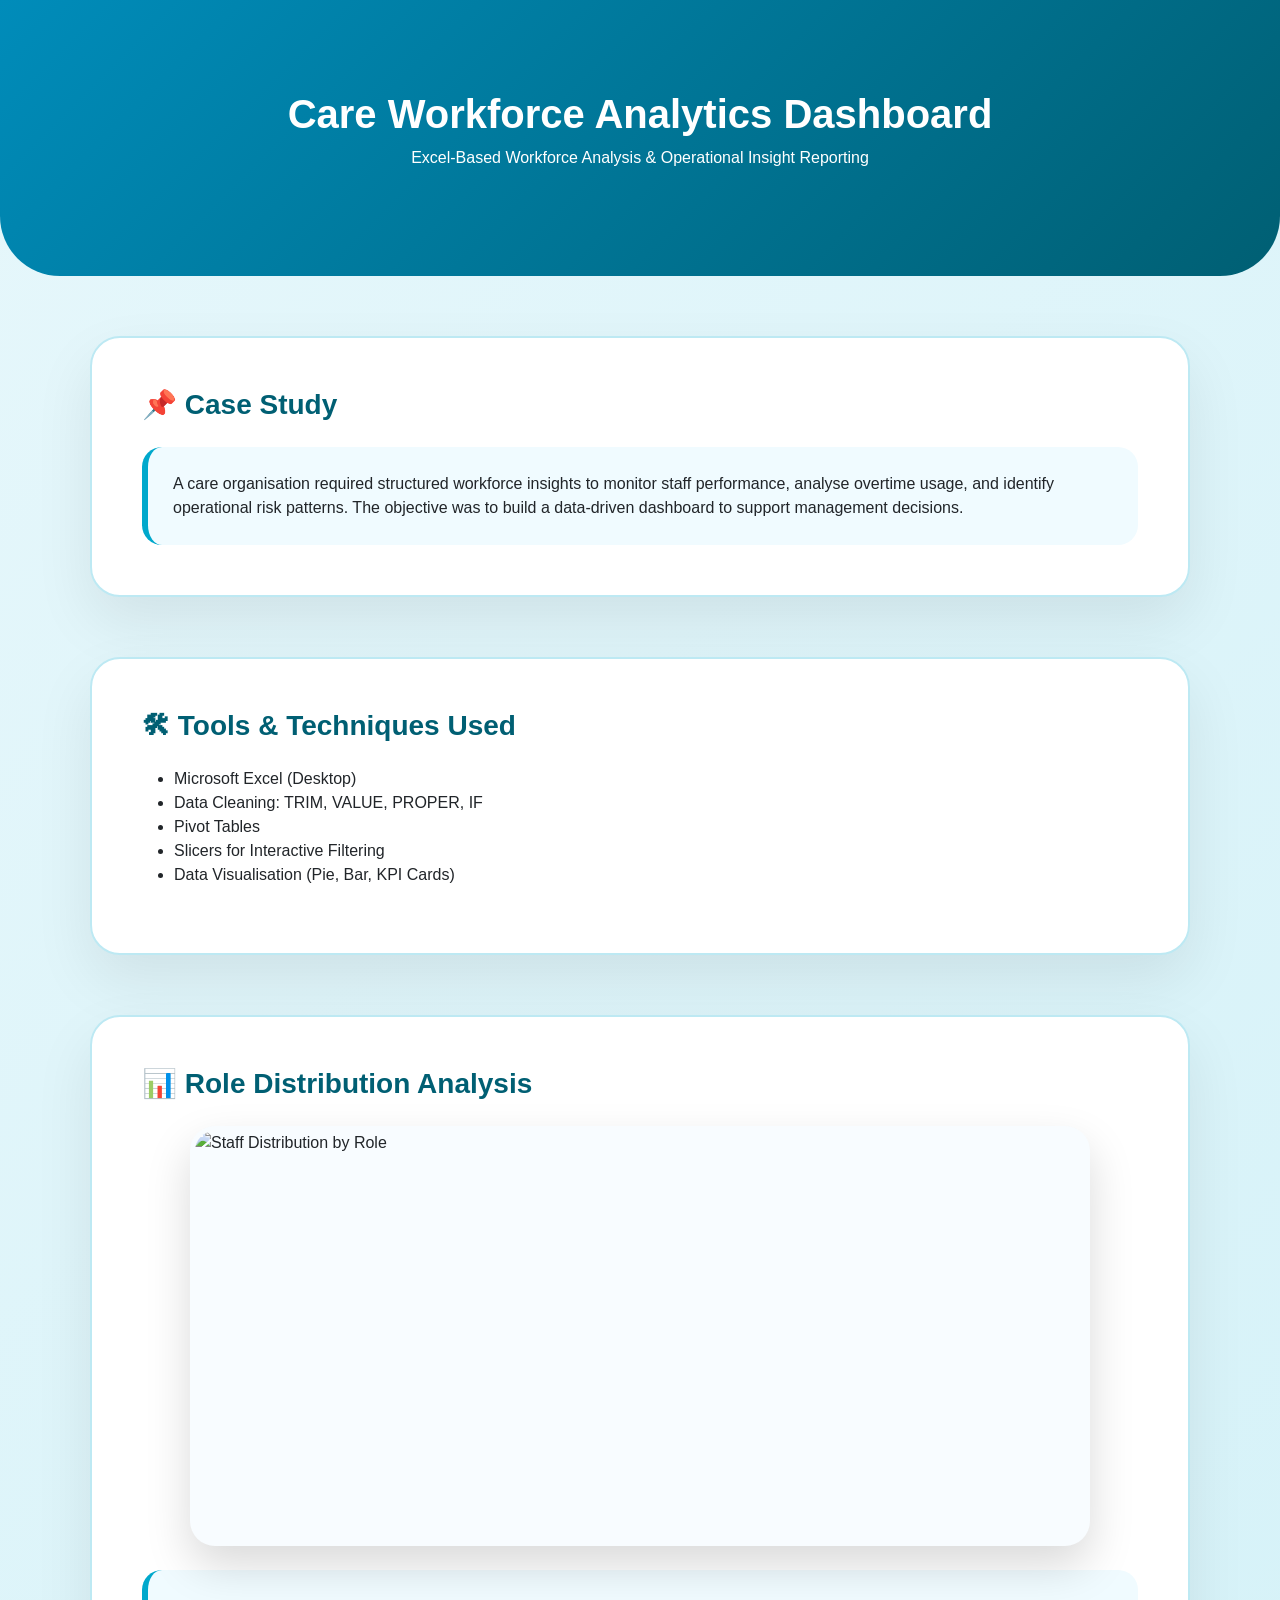
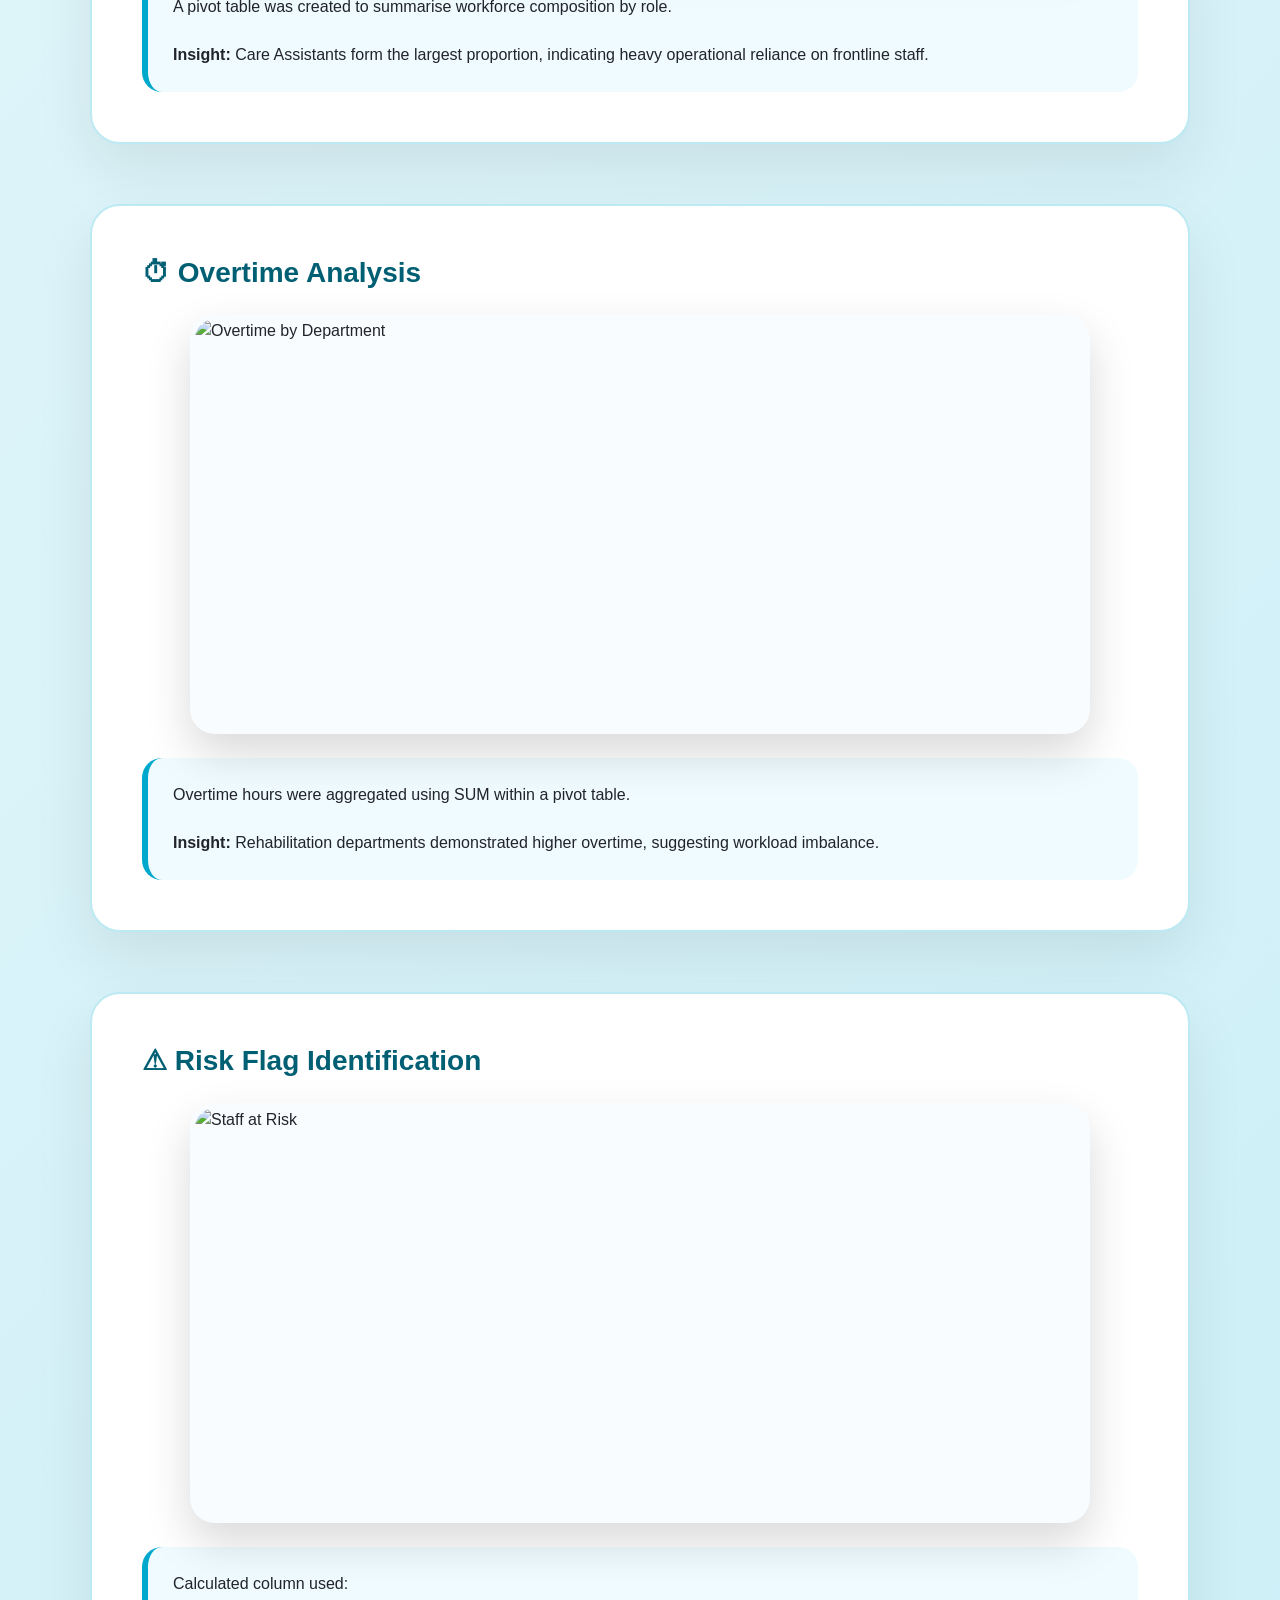
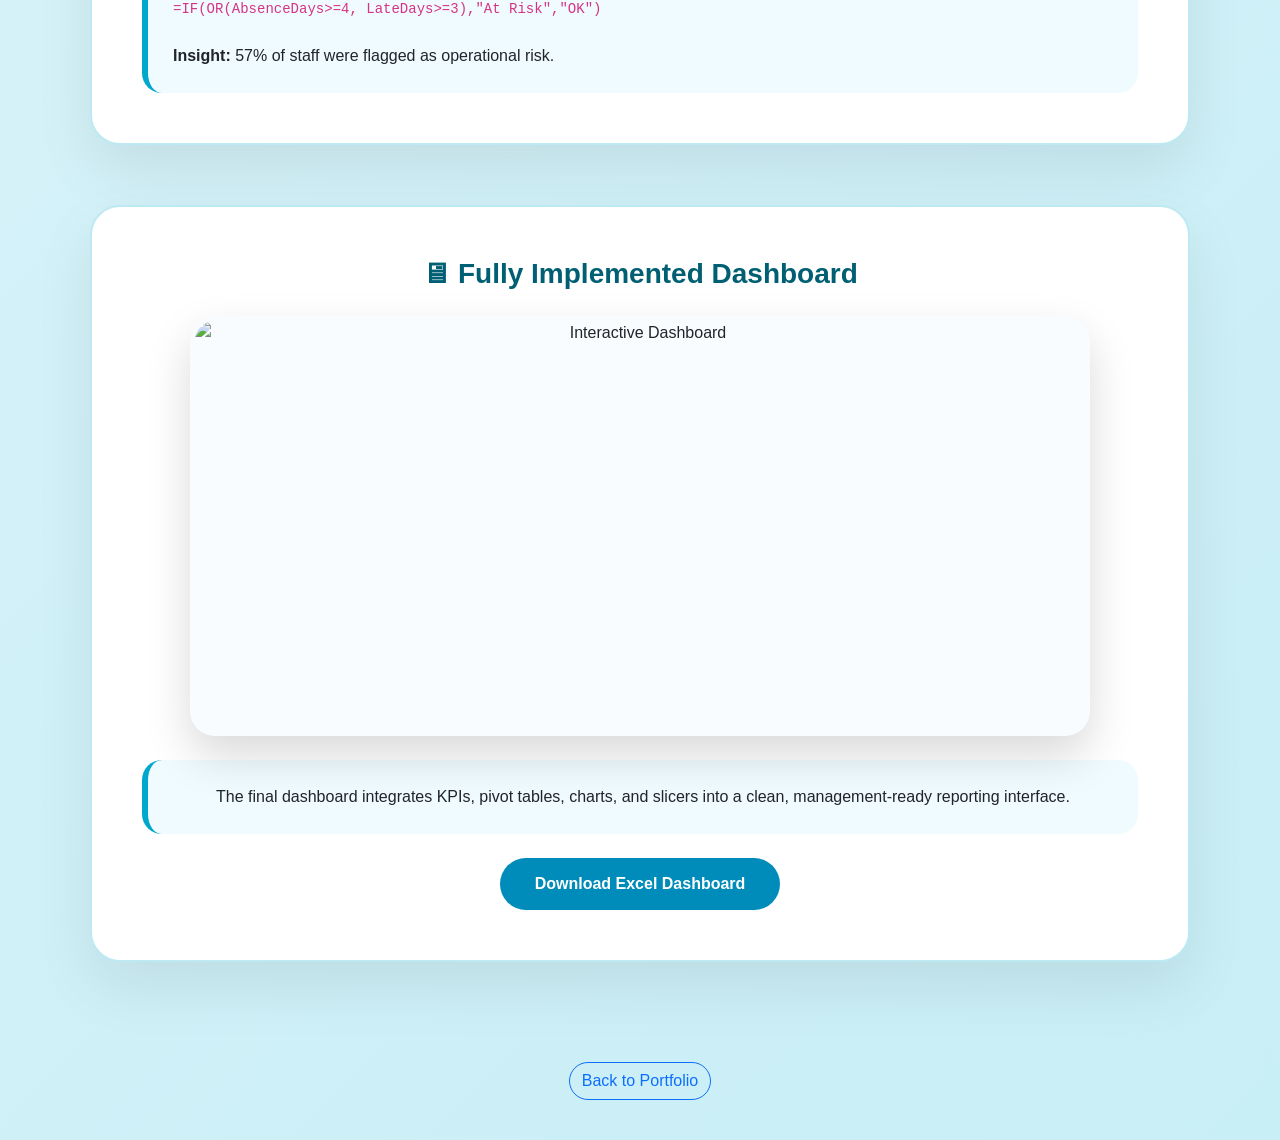
==== Projects/care-workforce-project.html @ 65ecb910 "Update care-workforce-project.html" ====
<!DOCTYPE html>
<html lang="en">

<head>
    <meta charset="UTF-8">
    <meta name="viewport" content="width=device-width, initial-scale=1.0">
    <title>Care Workforce Analytics Dashboard</title>

    <!-- Bootstrap -->
    <link href="https://cdn.jsdelivr.net/npm/bootstrap@5.3.2/dist/css/bootstrap.min.css" rel="stylesheet">

    <!-- AOS Animation -->
    <link href="https://unpkg.com/aos@2.3.1/dist/aos.css" rel="stylesheet">

    <style>
        body {
            font-family: 'Segoe UI', sans-serif;
            background: linear-gradient(135deg, #e6f7fb, #c8eef6);
            overflow-x: hidden;
        }

        /* HERO */
        .hero {
            background: linear-gradient(135deg, #008cba, #005f73);
            color: white;
            padding: 90px 20px;
            border-bottom-left-radius: 60px;
            border-bottom-right-radius: 60px;
            text-align: center;
        }

        .hero h1 {
            font-weight: 700;
        }

        .hero p {
            opacity: 0.95;
        }

        /* SECTION CARD */
        .section-card {
            background: white;
            border-radius: 30px;
            padding: 50px;
            margin: 60px auto;
            max-width: 1100px;
            box-shadow: 0 25px 60px rgba(0, 0, 0, 0.08);
            border: 2px solid #bde9f3;
        }

        /* SECTION TITLE */
        .section-title {
            color: #005f73;
            font-weight: 700;
            margin-bottom: 25px;
        }

        /* HIGHLIGHT BOX */
        .highlight {
            background: #f0fbff;
            border-left: 6px solid #00a8cc;
            padding: 25px;
            border-radius: 20px;
        }

        /* IMAGE WRAPPER */
        .chart-wrapper {
            display: flex;
            justify-content: center;
        }

        /* IMAGE STYLE */
        /* IMAGE STYLE */
        .chart-image {
            width: 100%;
            max-width: 900px;
            height: 420px;
            object-fit: contain;
            background: #f8fcff;
            border-radius: 25px;
            padding: 5px;
            /* reduced from 20px */
            cursor: pointer;
            transition: transform 0.4s ease, box-shadow 0.4s ease;
            box-shadow: 0 20px 45px rgba(0, 0, 0, 0.15);
        }


        .chart-image:hover {
            transform: scale(1.02);
            box-shadow: 0 30px 70px rgba(0, 0, 0, 0.25);
        }

        /* BUTTONS */
        .btn-custom {
            background-color: #008cba;
            color: white;
            padding: 14px 35px;
            border-radius: 50px;
            font-weight: 600;
            border: none;
        }

        .btn-custom:hover {
            background-color: #005f73;
        }

        /* FOOTER */
        .footer {
            text-align: center;
            padding: 40px;
        }

        /* LIGHTBOX */
        #lightbox {
            position: fixed;
            top: 0;
            left: 0;
            width: 100%;
            height: 100%;
            background: rgba(0, 0, 0, 0.85);
            display: none;
            justify-content: center;
            align-items: center;
            z-index: 9999;
        }

        #lightbox img {
            max-width: 90%;
            max-height: 85%;
            border-radius: 25px;
        }
    </style>
</head>

<body>

    <!-- HERO -->
    <section class="hero">
        <h1 data-aos="fade-up">Care Workforce Analytics Dashboard</h1>
        <p data-aos="fade-up" data-aos-delay="200">
            Excel-Based Workforce Analysis & Operational Insight Reporting
        </p>
    </section>

    <!-- CASE STUDY -->
    <div class="section-card" data-aos="fade-up">
        <h3 class="section-title">📌 Case Study</h3>
        <div class="highlight">
            A care organisation required structured workforce insights to monitor staff
            performance, analyse overtime usage, and identify operational risk patterns.
            The objective was to build a data-driven dashboard to support management decisions.
        </div>
    </div>

    <!-- TOOLS -->
    <div class="section-card" data-aos="fade-up">
        <h3 class="section-title">🛠 Tools & Techniques Used</h3>
        <ul>
            <li>Microsoft Excel (Desktop)</li>
            <li>Data Cleaning: TRIM, VALUE, PROPER, IF</li>
            <li>Pivot Tables</li>
            <li>Slicers for Interactive Filtering</li>
            <li>Data Visualisation (Pie, Bar, KPI Cards)</li>
        </ul>
    </div>

    <!-- ROLE DISTRIBUTION -->
    <div class="section-card" data-aos="fade-up">
        <h3 class="section-title">📊 Role Distribution Analysis</h3>

        <div class="chart-wrapper">
            <img src="Projects/Screenshots/Staff_Distribution_by_Role.png" alt="Staff Distribution by Role"
                class="chart-image">
        </div>

        <div class="highlight mt-4">
            A pivot table was created to summarise workforce composition by role.
            <br><br>
            <strong>Insight:</strong> Care Assistants form the largest proportion,
            indicating heavy operational reliance on frontline staff.
        </div>
    </div>

    <!-- OVERTIME -->
    <div class="section-card" data-aos="fade-up">
        <h3 class="section-title">⏱ Overtime Analysis</h3>

        <div class="chart-wrapper">
            <img src="Projects/Screenshots/Overtime_by_Dept.png" alt="Overtime by Department" class="chart-image">
        </div>

        <div class="highlight mt-4">
            Overtime hours were aggregated using SUM within a pivot table.
            <br><br>
            <strong>Insight:</strong> Rehabilitation departments demonstrated higher overtime,
            suggesting workload imbalance.
        </div>
    </div>

    <!-- RISK -->
    <div class="section-card" data-aos="fade-up">
        <h3 class="section-title">⚠ Risk Flag Identification</h3>

        <div class="chart-wrapper">
            <img src="Projects/Screenshots/Staff_at_Risk.png" alt="Staff at Risk" class="chart-image">
        </div>

        <div class="highlight mt-4">
            Calculated column used:
            <br>
            <code>=IF(OR(AbsenceDays>=4, LateDays>=3),"At Risk","OK")</code>
            <br><br>
            <strong>Insight:</strong> 57% of staff were flagged as operational risk.
        </div>
    </div>

    <!-- DASHBOARD -->
    <div class="section-card text-center" data-aos="fade-up">
        <h3 class="section-title">🖥 Fully Implemented Dashboard</h3>

        <div class="chart-wrapper">
            <img src="Projects/Screenshots/Dashboard.png" alt="Interactive Dashboard" class="chart-image">
        </div>

        <div class="highlight mt-4">
            The final dashboard integrates KPIs, pivot tables, charts, and slicers
            into a clean, management-ready reporting interface.
        </div>

        <br>
        <a href="dataset/Project1_CareWorkforce_Dashboard.xlsx" class="btn btn-custom">
            Download Excel Dashboard
        </a>
    </div>

    <!-- FOOTER -->
    <div class="footer">
        <a href="/index.html" class="btn btn-outline-primary rounded-pill">
            Back to Portfolio
        </a>
    </div>

    <!-- LIGHTBOX -->
    <div id="lightbox">
        <img src="" id="lightbox-img">
    </div>

    <!-- SCRIPTS -->
    <script src="https://unpkg.com/aos@2.3.1/dist/aos.js"></script>
    <script>
        AOS.init({
            duration: 1000,
            once: true
        });

        // Lightbox
        const images = document.querySelectorAll('.chart-image');
        const lightbox = document.getElementById('lightbox');
        const lightboxImg = document.getElementById('lightbox-img');

        images.forEach(img => {
            img.addEventListener('click', () => {
                lightbox.style.display = 'flex';
                lightboxImg.src = img.src;
            });
        });

        lightbox.addEventListener('click', () => {
            lightbox.style.display = 'none';
        });
    </script>

</body>

</html>
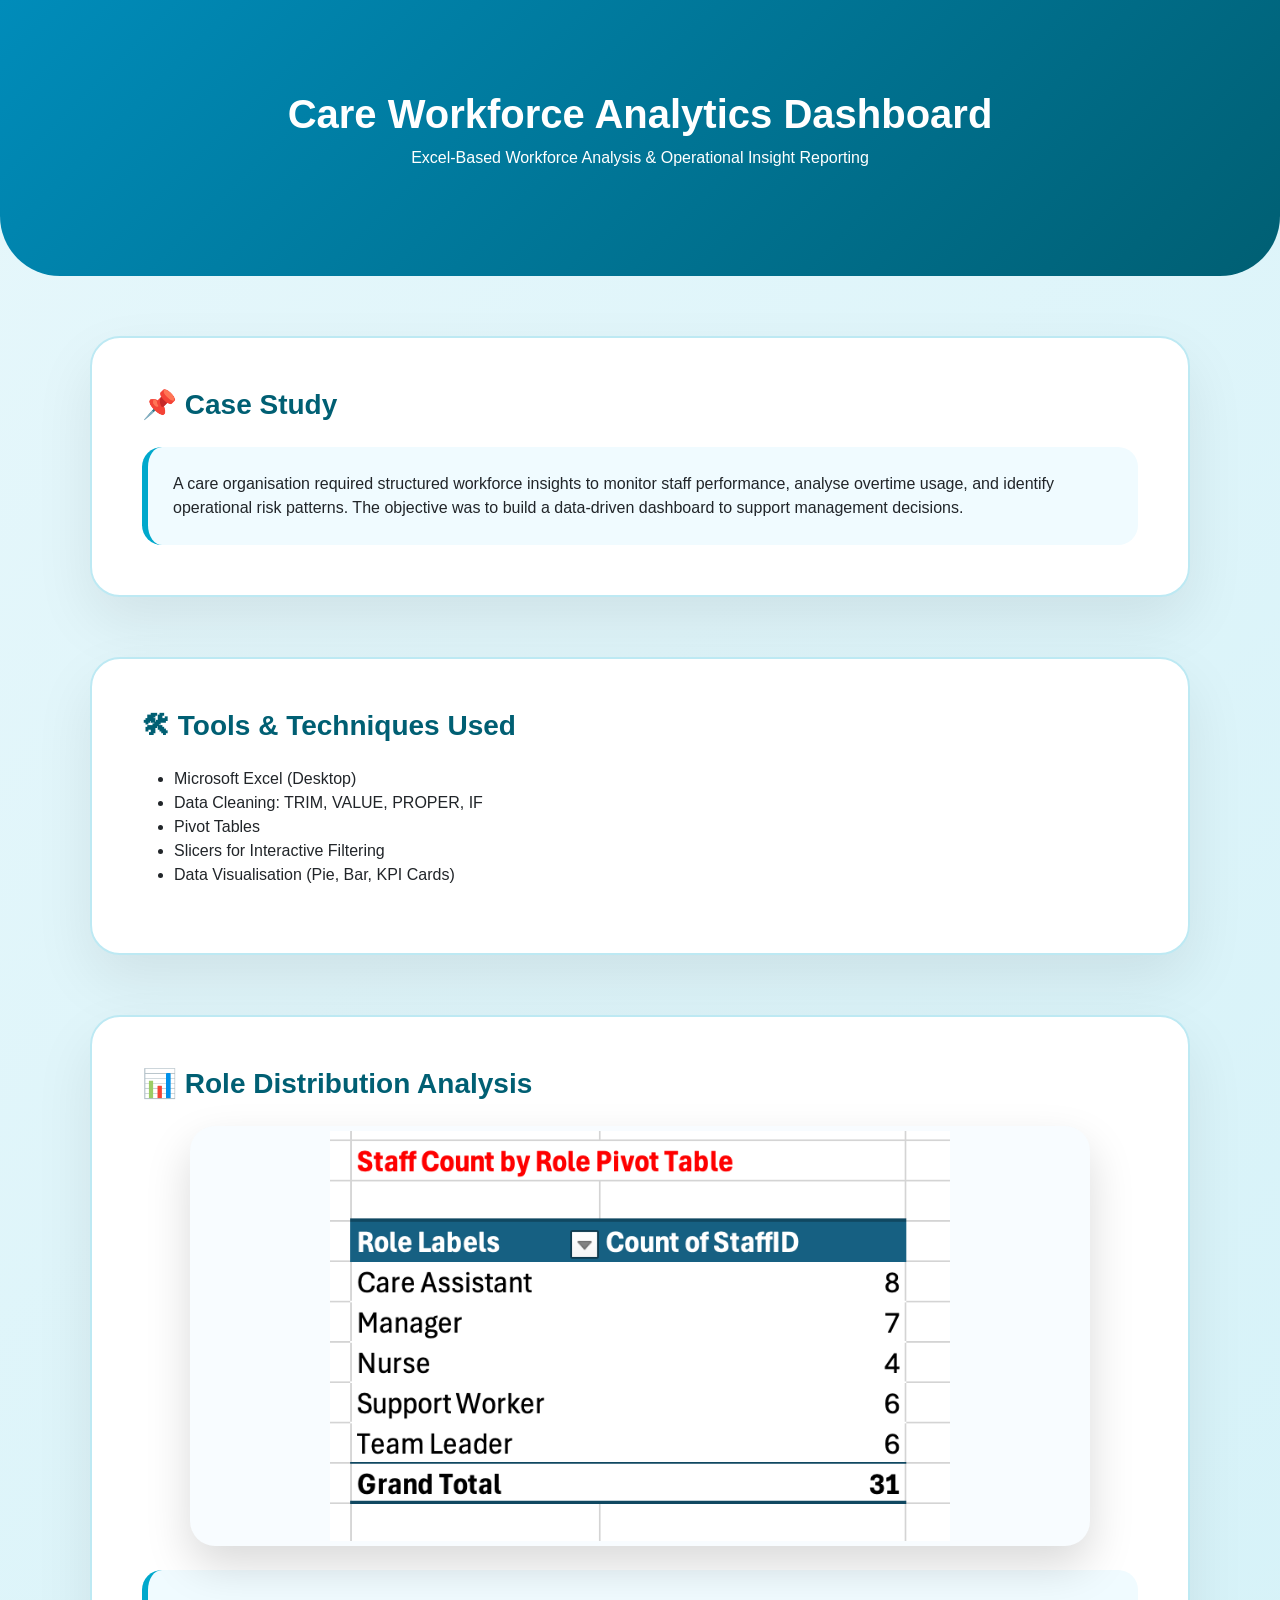
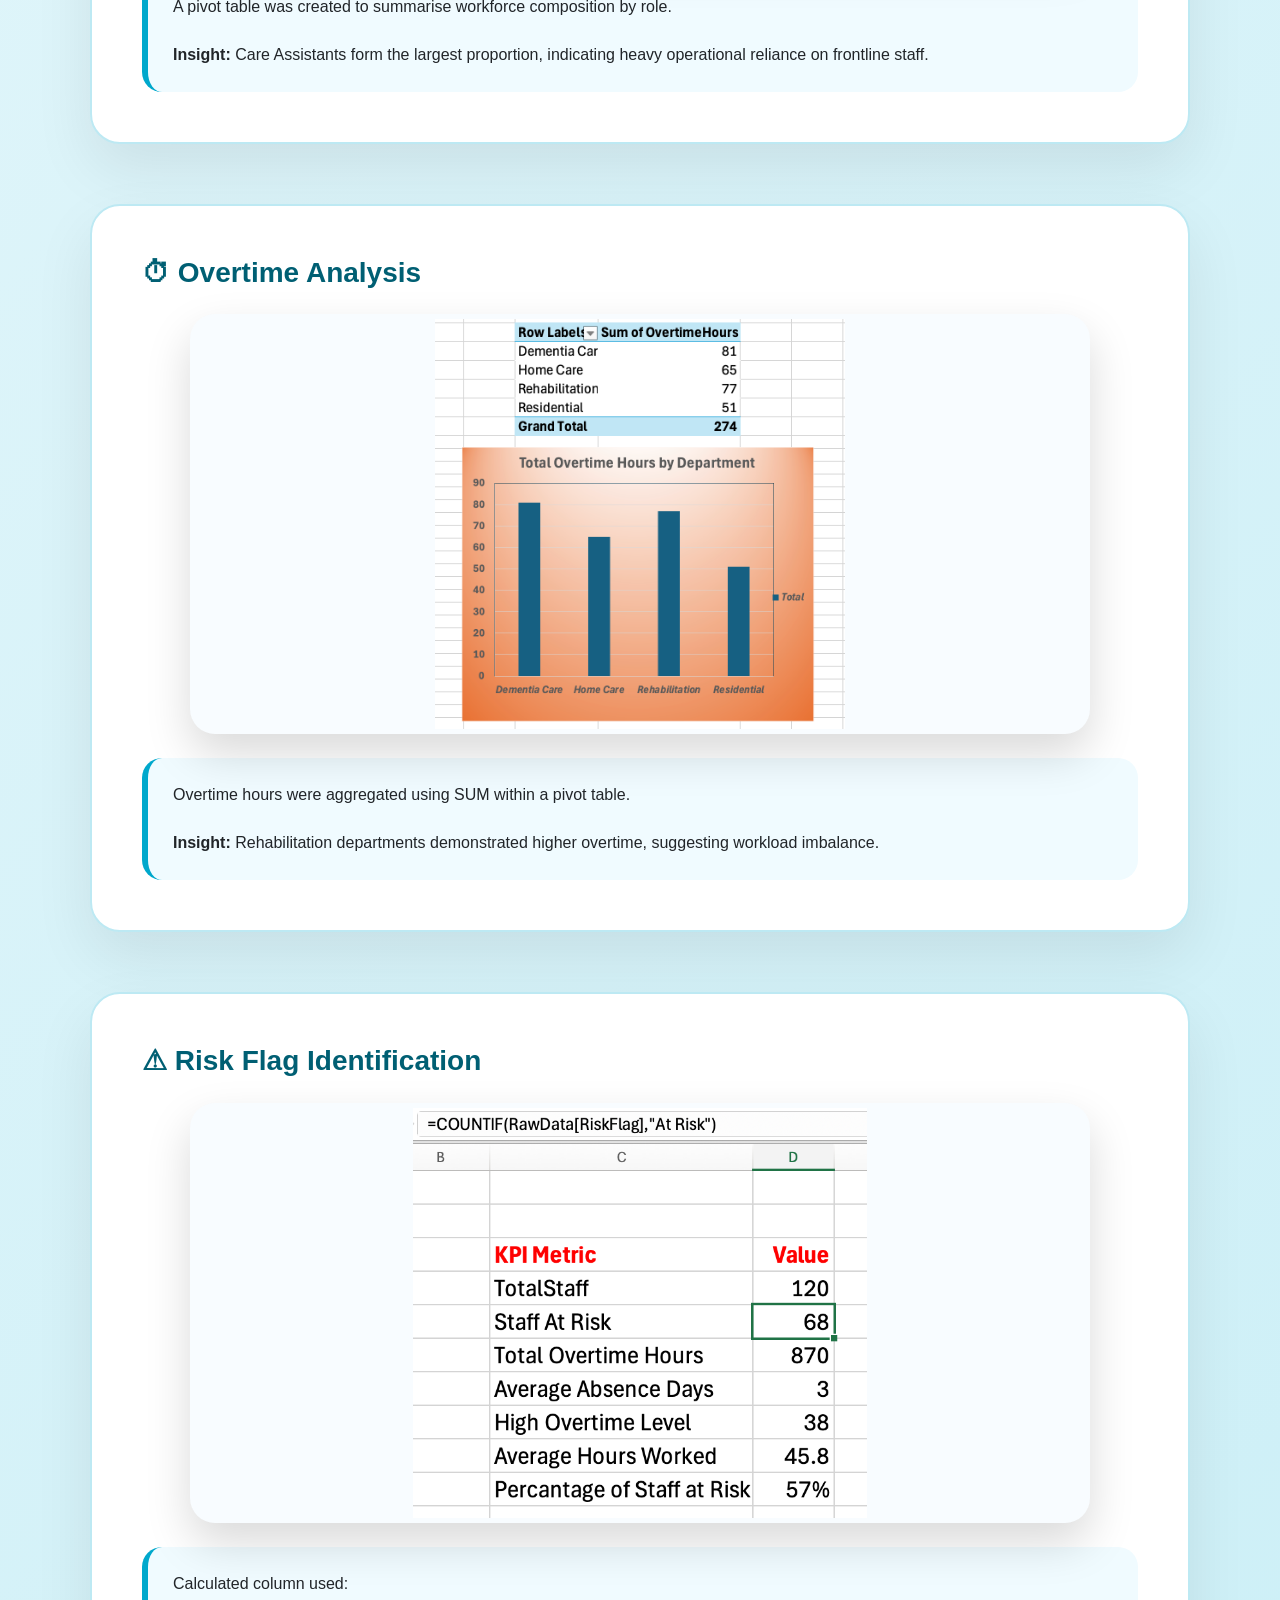
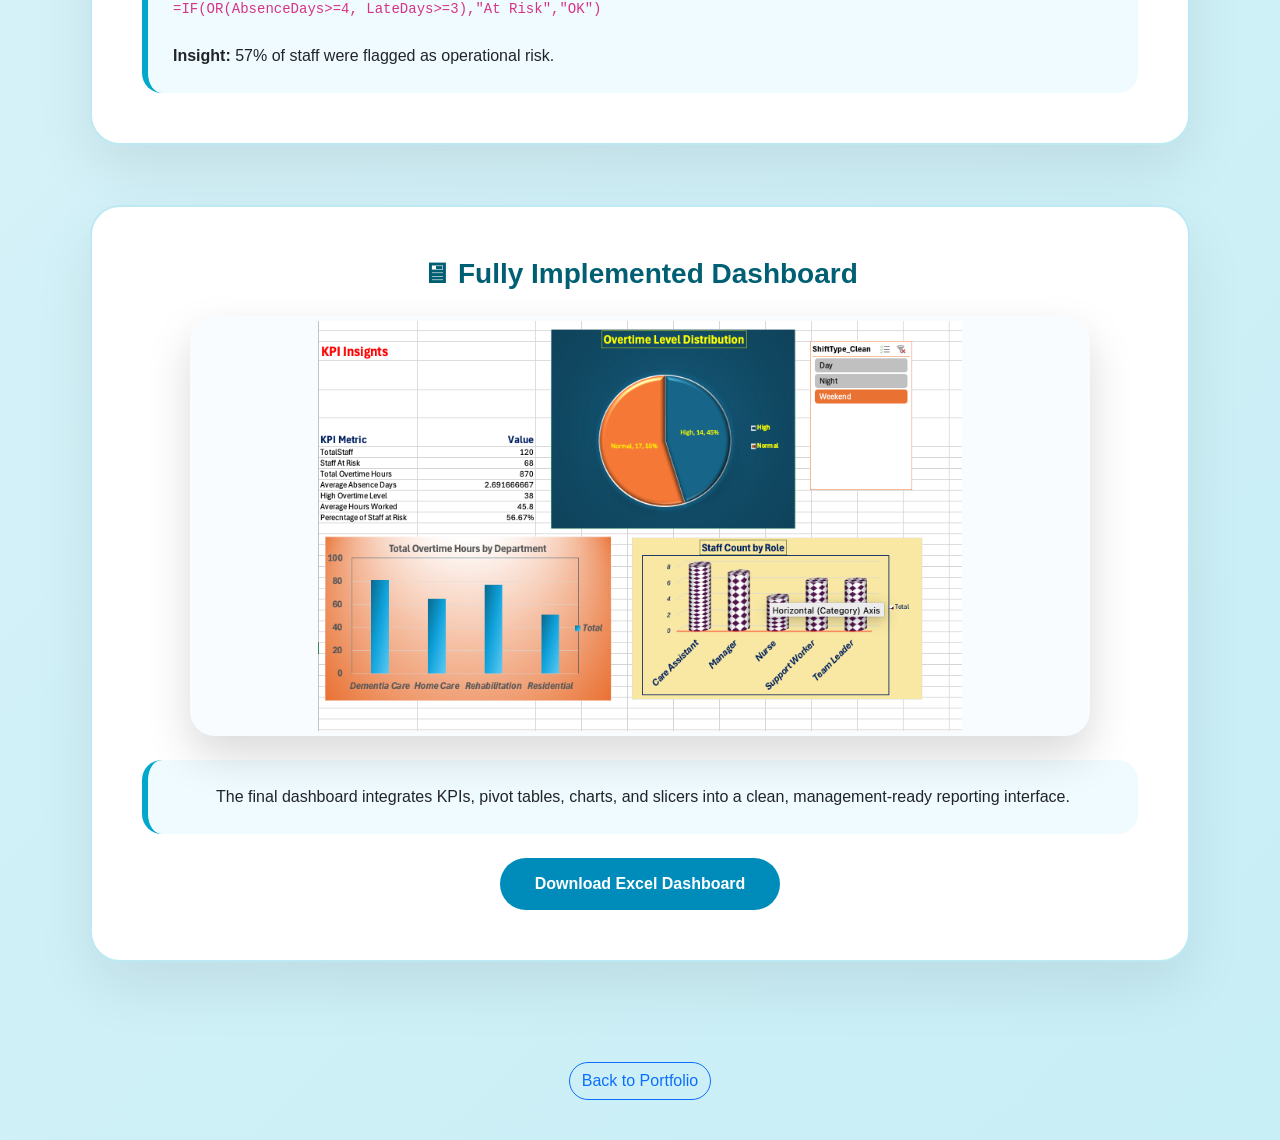
==== commit b1ce2f2e: "Updated HTML" ====
--- a/Projects/care-workforce-project.html
+++ b/Projects/care-workforce-project.html
@@ -170,8 +170,7 @@
         <h3 class="section-title">📊 Role Distribution Analysis</h3>
 
         <div class="chart-wrapper">
-            <img src="Projects/Screenshots/Staff_Distribution_by_Role.png" alt="Staff Distribution by Role"
-                class="chart-image">
+            <img src="Screenshots/Staff_Distribution_by_Role.png" alt="Staff Distribution by Role" class="chart-image">
         </div>
 
         <div class="highlight mt-4">
@@ -187,7 +186,7 @@
         <h3 class="section-title">⏱ Overtime Analysis</h3>
 
         <div class="chart-wrapper">
-            <img src="Projects/Screenshots/Overtime_by_Dept.png" alt="Overtime by Department" class="chart-image">
+            <img src="Screenshots/Overtime_by_Dept.png" alt="Overtime by Department" class="chart-image">
         </div>
 
         <div class="highlight mt-4">
@@ -203,7 +202,7 @@
         <h3 class="section-title">⚠ Risk Flag Identification</h3>
 
         <div class="chart-wrapper">
-            <img src="Projects/Screenshots/Staff_at_Risk.png" alt="Staff at Risk" class="chart-image">
+            <img src="Screenshots/Staff_at_Risk.png" alt="Staff at Risk" class="chart-image">
         </div>
 
         <div class="highlight mt-4">
@@ -220,7 +219,7 @@
         <h3 class="section-title">🖥 Fully Implemented Dashboard</h3>
 
         <div class="chart-wrapper">
-            <img src="Projects/Screenshots/Dashboard.png" alt="Interactive Dashboard" class="chart-image">
+            <img src="Screenshots/Dashboard.png" alt="Interactive Dashboard" class="chart-image">
         </div>
 
         <div class="highlight mt-4">
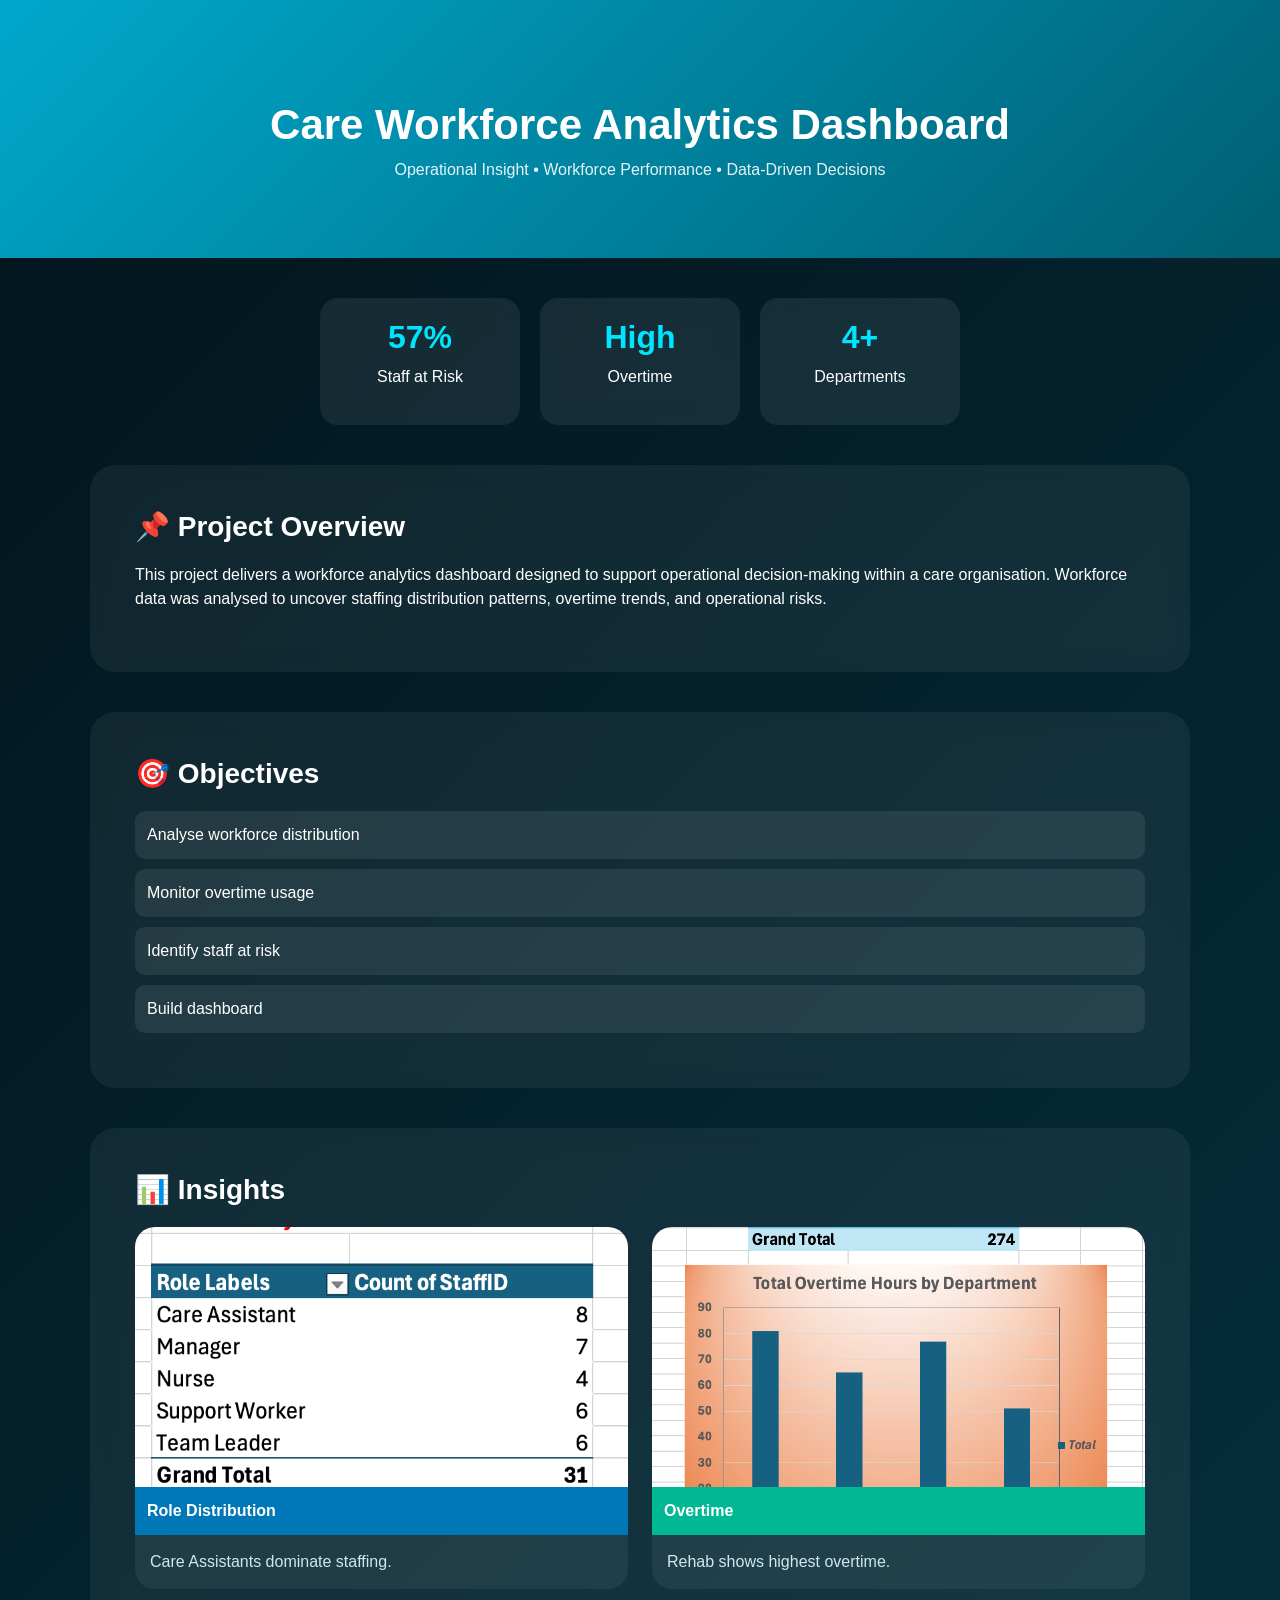
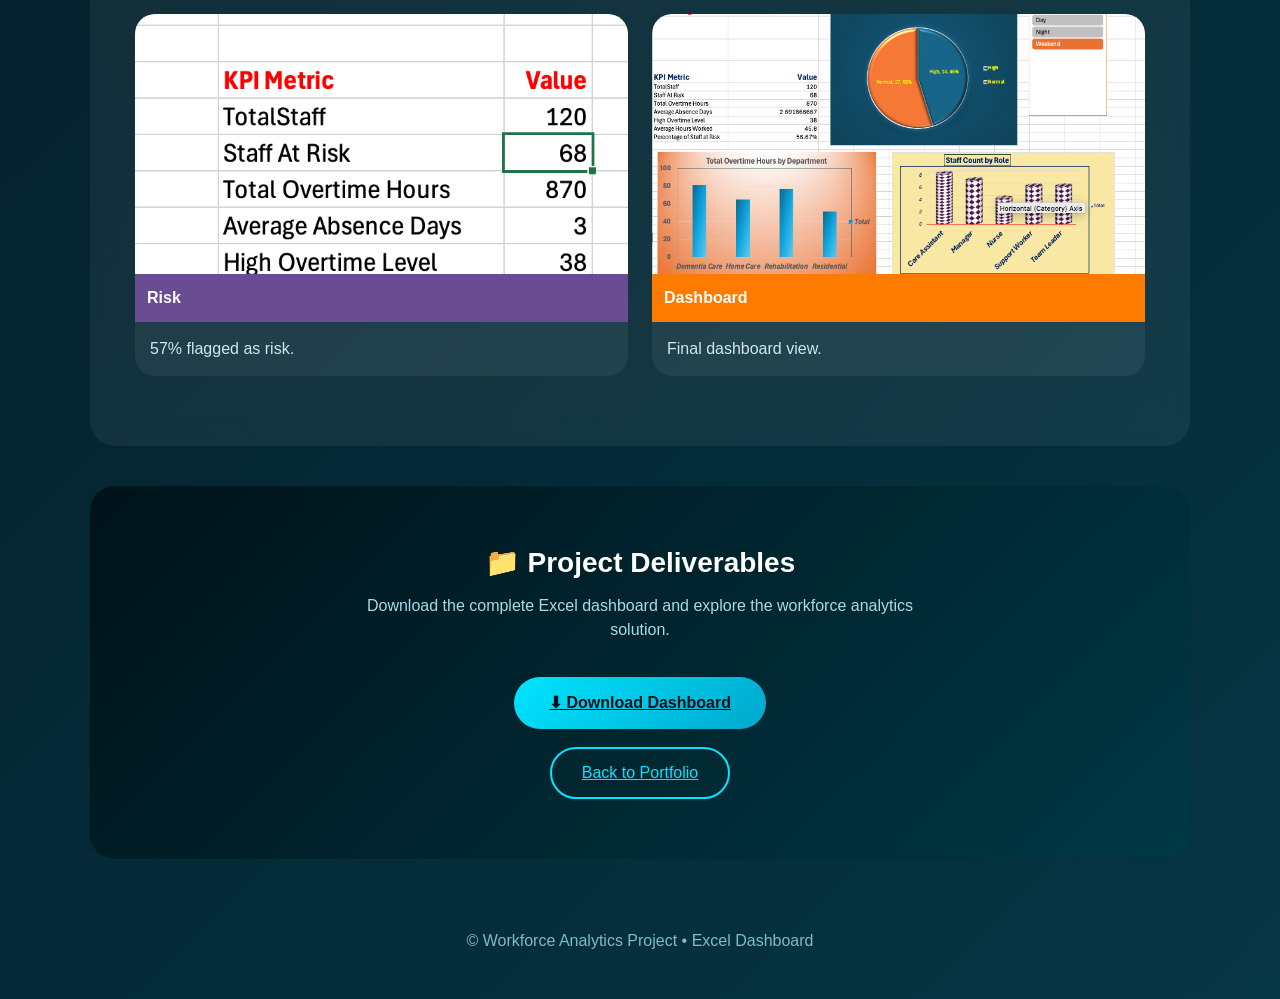
==== commit 94e5290f: "Updated Project 3" ====
--- a/Projects/care-workforce-project.html
+++ b/Projects/care-workforce-project.html
@@ -4,131 +4,200 @@
 <head>
     <meta charset="UTF-8">
     <meta name="viewport" content="width=device-width, initial-scale=1.0">
+
     <title>Care Workforce Analytics Dashboard</title>
 
-    <!-- Bootstrap -->
     <link href="https://cdn.jsdelivr.net/npm/bootstrap@5.3.2/dist/css/bootstrap.min.css" rel="stylesheet">
 
-    <!-- AOS Animation -->
-    <link href="https://unpkg.com/aos@2.3.1/dist/aos.css" rel="stylesheet">
-
     <style>
+        /* ===== GLOBAL ===== */
         body {
             font-family: 'Segoe UI', sans-serif;
-            background: linear-gradient(135deg, #e6f7fb, #c8eef6);
-            overflow-x: hidden;
-        }
-
-        /* HERO */
+            background: linear-gradient(135deg, #02141c, #063544);
+            color: white;
+        }
+
+        /* ===== HERO ===== */
         .hero {
-            background: linear-gradient(135deg, #008cba, #005f73);
-            color: white;
-            padding: 90px 20px;
-            border-bottom-left-radius: 60px;
-            border-bottom-right-radius: 60px;
             text-align: center;
+            padding: 100px 20px 60px;
+            background: linear-gradient(135deg, #00a8cc, #005f73);
         }
 
         .hero h1 {
-            font-weight: 700;
+            font-size: 42px;
+            font-weight: 900;
         }
 
         .hero p {
-            opacity: 0.95;
-        }
-
-        /* SECTION CARD */
-        .section-card {
-            background: white;
-            border-radius: 30px;
-            padding: 50px;
-            margin: 60px auto;
-            max-width: 1100px;
-            box-shadow: 0 25px 60px rgba(0, 0, 0, 0.08);
-            border: 2px solid #bde9f3;
-        }
-
-        /* SECTION TITLE */
-        .section-title {
-            color: #005f73;
-            font-weight: 700;
-            margin-bottom: 25px;
-        }
-
-        /* HIGHLIGHT BOX */
-        .highlight {
-            background: #f0fbff;
-            border-left: 6px solid #00a8cc;
-            padding: 25px;
-            border-radius: 20px;
-        }
-
-        /* IMAGE WRAPPER */
-        .chart-wrapper {
+            opacity: 0.9;
+        }
+
+        /* ===== KPI STRIP ===== */
+        .kpi-strip {
             display: flex;
             justify-content: center;
-        }
-
-        /* IMAGE STYLE */
-        /* IMAGE STYLE */
-        .chart-image {
+            gap: 20px;
+            flex-wrap: wrap;
+            margin: 40px auto;
+        }
+
+        .kpi {
+            background: rgba(255, 255, 255, 0.08);
+            backdrop-filter: blur(12px);
+            border-radius: 18px;
+            padding: 20px;
+            width: 200px;
+            text-align: center;
+        }
+
+        .kpi h2 {
+            color: #00e5ff;
+            font-weight: 800;
+        }
+
+        /* ===== SECTION ===== */
+        .section-card {
+            background: rgba(255, 255, 255, 0.06);
+            backdrop-filter: blur(12px);
+            border-radius: 25px;
+            padding: 45px;
+            margin: 40px auto;
+            max-width: 1100px;
+        }
+
+        /* ===== TITLE ===== */
+        .section-title {
+            font-weight: 800;
+            margin-bottom: 20px;
+        }
+
+        /* ===== OBJECTIVES ===== */
+        .objective {
+            background: rgba(255, 255, 255, 0.08);
+            padding: 12px;
+            border-radius: 10px;
+            margin-bottom: 10px;
+        }
+
+        /* ===== IMAGE CARDS ===== */
+        .image-card {
+            border-radius: 20px;
+            overflow: hidden;
+            margin-bottom: 25px;
+            background: rgba(255, 255, 255, 0.06);
+            transition: 0.3s;
+        }
+
+        .image-card:hover {
+            transform: translateY(-6px);
+        }
+
+        .image-card img {
             width: 100%;
-            max-width: 900px;
-            height: 420px;
-            object-fit: contain;
-            background: #f8fcff;
+            height: 260px;
+            object-fit: cover;
+            cursor: zoom-in;
+        }
+
+        /* ===== IMAGE HEADERS ===== */
+        .image-header {
+            padding: 12px;
+            font-weight: 700;
+        }
+
+        .blue {
+            background: #0077b6;
+        }
+
+        .green {
+            background: #00b894;
+        }
+
+        .purple {
+            background: #6a4c93;
+        }
+
+        .orange {
+            background: #ff7b00;
+        }
+
+        .image-desc {
+            padding: 15px;
+            color: #d0e7ef;
+        }
+
+        /* ===== FINAL SECTION ===== */
+        .final-section {
+            background: linear-gradient(135deg, #001219, #003845);
+            padding: 60px 40px;
             border-radius: 25px;
-            padding: 5px;
-            /* reduced from 20px */
-            cursor: pointer;
-            transition: transform 0.4s ease, box-shadow 0.4s ease;
-            box-shadow: 0 20px 45px rgba(0, 0, 0, 0.15);
-        }
-
-
-        .chart-image:hover {
-            transform: scale(1.02);
-            box-shadow: 0 30px 70px rgba(0, 0, 0, 0.25);
+            text-align: center;
+        }
+
+        .final-title {
+            font-weight: 900;
+            margin-bottom: 15px;
+        }
+
+        .final-text {
+            color: #a6dbe8;
+            max-width: 600px;
+            margin: 0 auto 35px;
+        }
+
+        /* BUTTON GROUP */
+        .final-buttons {
+            display: flex;
+            flex-direction: column;
+            align-items: center;
+            gap: 18px;
         }
 
         /* BUTTONS */
-        .btn-custom {
-            background-color: #008cba;
-            color: white;
+        .btn-download {
+            background: linear-gradient(135deg, #00e5ff, #00a8cc);
+            color: #001219;
             padding: 14px 35px;
-            border-radius: 50px;
-            font-weight: 600;
-            border: none;
-        }
-
-        .btn-custom:hover {
-            background-color: #005f73;
-        }
-
-        /* FOOTER */
+            border-radius: 40px;
+            font-weight: 700;
+        }
+
+        .btn-back {
+            border: 2px solid #00e5ff;
+            color: #00e5ff;
+            padding: 12px 30px;
+            border-radius: 40px;
+        }
+
+        /* ===== FOOTER ===== */
         .footer {
             text-align: center;
-            padding: 40px;
-        }
-
-        /* LIGHTBOX */
+            padding: 30px;
+            color: #7fbac9;
+        }
+
+        /* ===== LIGHTBOX ===== */
         #lightbox {
             position: fixed;
             top: 0;
             left: 0;
             width: 100%;
             height: 100%;
-            background: rgba(0, 0, 0, 0.85);
+            background: rgba(0, 0, 0, 0.95);
             display: none;
             justify-content: center;
             align-items: center;
             z-index: 9999;
+            /* 🔥 VERY IMPORTANT */
         }
 
         #lightbox img {
             max-width: 90%;
             max-height: 85%;
-            border-radius: 25px;
+            border-radius: 15px;
+            transition: transform 0.2s ease;
+            cursor: zoom-in;
         }
     </style>
 </head>
@@ -137,136 +206,162 @@
 
     <!-- HERO -->
     <section class="hero">
-        <h1 data-aos="fade-up">Care Workforce Analytics Dashboard</h1>
-        <p data-aos="fade-up" data-aos-delay="200">
-            Excel-Based Workforce Analysis & Operational Insight Reporting
+        <h1>Care Workforce Analytics Dashboard</h1>
+        <p>Operational Insight • Workforce Performance • Data-Driven Decisions</p>
+    </section>
+
+    <!-- KPI -->
+    <div class="kpi-strip">
+        <div class="kpi">
+            <h2>57%</h2>
+            <p>Staff at Risk</p>
+        </div>
+        <div class="kpi">
+            <h2>High</h2>
+            <p>Overtime</p>
+        </div>
+        <div class="kpi">
+            <h2>4+</h2>
+            <p>Departments</p>
+        </div>
+    </div>
+
+    <!-- OVERVIEW -->
+    <div class="section-card">
+        <h3 class="section-title">📌 Project Overview</h3>
+        <p>
+            This project delivers a workforce analytics dashboard designed to support operational decision-making
+            within a care organisation. Workforce data was analysed to uncover staffing distribution patterns,
+            overtime trends, and operational risks.
         </p>
-    </section>
-
-    <!-- CASE STUDY -->
-    <div class="section-card" data-aos="fade-up">
-        <h3 class="section-title">📌 Case Study</h3>
-        <div class="highlight">
-            A care organisation required structured workforce insights to monitor staff
-            performance, analyse overtime usage, and identify operational risk patterns.
-            The objective was to build a data-driven dashboard to support management decisions.
-        </div>
-    </div>
-
-    <!-- TOOLS -->
-    <div class="section-card" data-aos="fade-up">
-        <h3 class="section-title">🛠 Tools & Techniques Used</h3>
-        <ul>
-            <li>Microsoft Excel (Desktop)</li>
-            <li>Data Cleaning: TRIM, VALUE, PROPER, IF</li>
-            <li>Pivot Tables</li>
-            <li>Slicers for Interactive Filtering</li>
-            <li>Data Visualisation (Pie, Bar, KPI Cards)</li>
-        </ul>
-    </div>
-
-    <!-- ROLE DISTRIBUTION -->
-    <div class="section-card" data-aos="fade-up">
-        <h3 class="section-title">📊 Role Distribution Analysis</h3>
-
-        <div class="chart-wrapper">
-            <img src="Screenshots/Staff_Distribution_by_Role.png" alt="Staff Distribution by Role" class="chart-image">
-        </div>
-
-        <div class="highlight mt-4">
-            A pivot table was created to summarise workforce composition by role.
-            <br><br>
-            <strong>Insight:</strong> Care Assistants form the largest proportion,
-            indicating heavy operational reliance on frontline staff.
-        </div>
-    </div>
-
-    <!-- OVERTIME -->
-    <div class="section-card" data-aos="fade-up">
-        <h3 class="section-title">⏱ Overtime Analysis</h3>
-
-        <div class="chart-wrapper">
-            <img src="Screenshots/Overtime_by_Dept.png" alt="Overtime by Department" class="chart-image">
-        </div>
-
-        <div class="highlight mt-4">
-            Overtime hours were aggregated using SUM within a pivot table.
-            <br><br>
-            <strong>Insight:</strong> Rehabilitation departments demonstrated higher overtime,
-            suggesting workload imbalance.
-        </div>
-    </div>
-
-    <!-- RISK -->
-    <div class="section-card" data-aos="fade-up">
-        <h3 class="section-title">⚠ Risk Flag Identification</h3>
-
-        <div class="chart-wrapper">
-            <img src="Screenshots/Staff_at_Risk.png" alt="Staff at Risk" class="chart-image">
-        </div>
-
-        <div class="highlight mt-4">
-            Calculated column used:
-            <br>
-            <code>=IF(OR(AbsenceDays>=4, LateDays>=3),"At Risk","OK")</code>
-            <br><br>
-            <strong>Insight:</strong> 57% of staff were flagged as operational risk.
-        </div>
-    </div>
-
-    <!-- DASHBOARD -->
-    <div class="section-card text-center" data-aos="fade-up">
-        <h3 class="section-title">🖥 Fully Implemented Dashboard</h3>
-
-        <div class="chart-wrapper">
-            <img src="Screenshots/Dashboard.png" alt="Interactive Dashboard" class="chart-image">
-        </div>
-
-        <div class="highlight mt-4">
-            The final dashboard integrates KPIs, pivot tables, charts, and slicers
-            into a clean, management-ready reporting interface.
-        </div>
-
-        <br>
-        <a href="dataset/Project1_CareWorkforce_Dashboard.xlsx" class="btn btn-custom">
-            Download Excel Dashboard
-        </a>
+    </div>
+
+    <!-- OBJECTIVES -->
+    <div class="section-card">
+        <h3 class="section-title">🎯 Objectives</h3>
+        <div class="objective">Analyse workforce distribution</div>
+        <div class="objective">Monitor overtime usage</div>
+        <div class="objective">Identify staff at risk</div>
+        <div class="objective">Build dashboard</div>
+    </div>
+
+    <!-- INSIGHTS -->
+    <div class="section-card">
+        <h3 class="section-title">📊 Insights</h3>
+
+        <div class="row">
+
+            <div class="col-md-6">
+                <div class="image-card">
+                    <img src="Screenshots/Project1/Staff_Distribution_by_Role.png">
+                    <div class="image-header blue">Role Distribution</div>
+                    <div class="image-desc">Care Assistants dominate staffing.</div>
+                </div>
+            </div>
+
+            <div class="col-md-6">
+                <div class="image-card">
+                    <img src="Screenshots/Project1/Overtime_by_Dept.png">
+                    <div class="image-header green">Overtime</div>
+                    <div class="image-desc">Rehab shows highest overtime.</div>
+                </div>
+            </div>
+
+            <div class="col-md-6">
+                <div class="image-card">
+                    <img src="Screenshots/Project1/Staff_at_Risk.png">
+                    <div class="image-header purple">Risk</div>
+                    <div class="image-desc">57% flagged as risk.</div>
+                </div>
+            </div>
+
+            <div class="col-md-6">
+                <div class="image-card">
+                    <img src="Screenshots/Project1/Dashboard.png">
+                    <div class="image-header orange">Dashboard</div>
+                    <div class="image-desc">Final dashboard view.</div>
+                </div>
+            </div>
+
+        </div>
+    </div>
+
+    <!-- FINAL SECTION -->
+    <div class="section-card final-section">
+
+        <h3 class="final-title">📁 Project Deliverables</h3>
+
+        <p class="final-text">
+            Download the complete Excel dashboard and explore the workforce analytics solution.
+        </p>
+
+        <div class="final-buttons">
+
+            <a href="dataset/Project1_CareWorkforce_Dashboard.xlsx" class="btn-download">
+                ⬇ Download Dashboard
+            </a>
+
+            <a href="/index.html" class="btn-back">
+                Back to Portfolio
+            </a>
+
+        </div>
+
     </div>
 
     <!-- FOOTER -->
     <div class="footer">
-        <a href="/index.html" class="btn btn-outline-primary rounded-pill">
-            Back to Portfolio
-        </a>
+        <p>© Workforce Analytics Project • Excel Dashboard</p>
     </div>
 
     <!-- LIGHTBOX -->
     <div id="lightbox">
-        <img src="" id="lightbox-img">
-    </div>
-
-    <!-- SCRIPTS -->
-    <script src="https://unpkg.com/aos@2.3.1/dist/aos.js"></script>
+        <img id="lightbox-img">
+    </div>
+
     <script>
-        AOS.init({
-            duration: 1000,
-            once: true
-        });
-
-        // Lightbox
-        const images = document.querySelectorAll('.chart-image');
-        const lightbox = document.getElementById('lightbox');
-        const lightboxImg = document.getElementById('lightbox-img');
-
-        images.forEach(img => {
-            img.addEventListener('click', () => {
-                lightbox.style.display = 'flex';
-                lightboxImg.src = img.src;
+        document.addEventListener("DOMContentLoaded", function () {
+
+            let scale = 1;
+
+            const images = document.querySelectorAll(".image-card img");
+            const lightbox = document.getElementById("lightbox");
+            const lightboxImg = document.getElementById("lightbox-img");
+
+            // OPEN LIGHTBOX
+            images.forEach(img => {
+                img.style.cursor = "zoom-in";
+
+                img.addEventListener("click", function () {
+                    lightbox.style.display = "flex";
+                    lightboxImg.src = this.src;
+
+                    scale = 1;
+                    lightboxImg.style.transform = "scale(1)";
+                });
             });
-        });
-
-        lightbox.addEventListener('click', () => {
-            lightbox.style.display = 'none';
+
+            // CLOSE LIGHTBOX
+            lightbox.addEventListener("click", function () {
+                lightbox.style.display = "none";
+            });
+
+            // SCROLL ZOOM
+            lightboxImg.addEventListener("wheel", function (e) {
+                e.preventDefault();
+
+                if (e.deltaY < 0) {
+                    scale += 0.1;
+                } else {
+                    scale -= 0.1;
+                }
+
+                if (scale < 1) scale = 1;
+                if (scale > 3) scale = 3;
+
+                lightboxImg.style.transform = `scale(${scale})`;
+            });
+
         });
     </script>
 
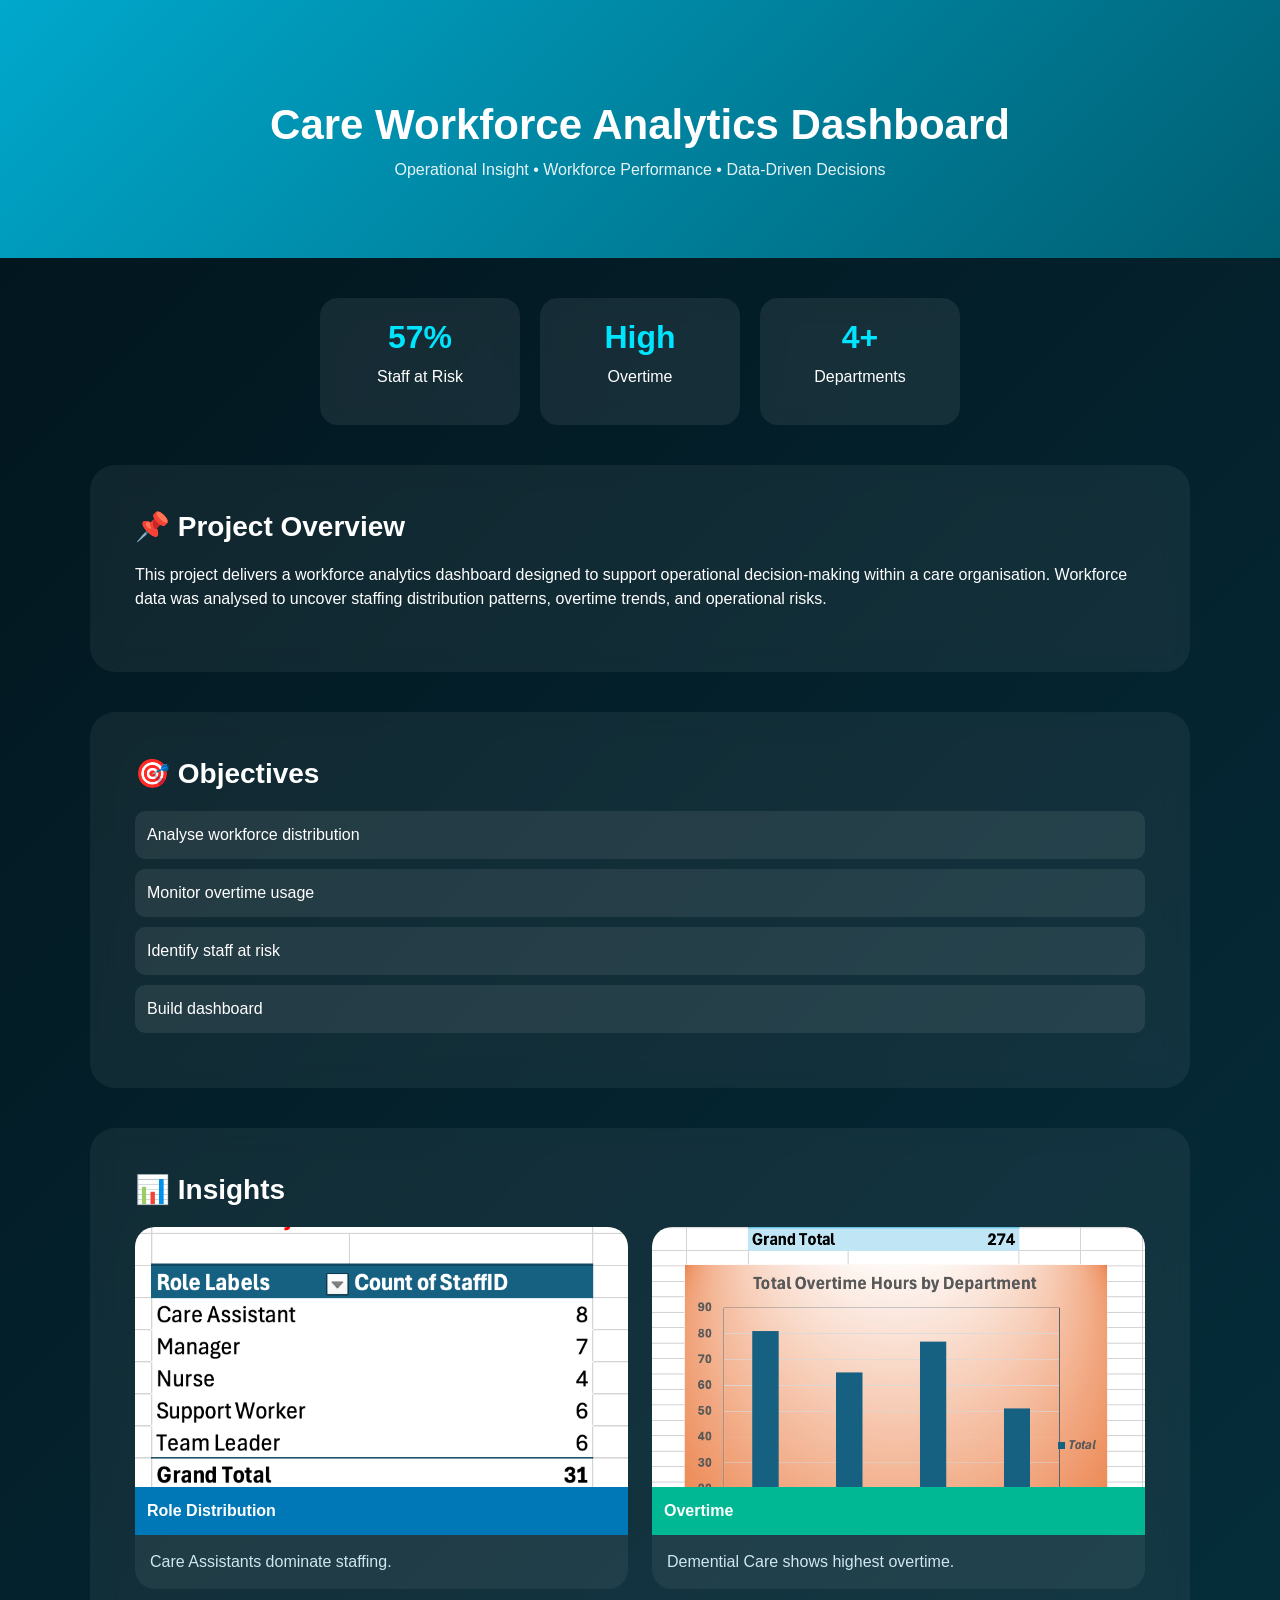
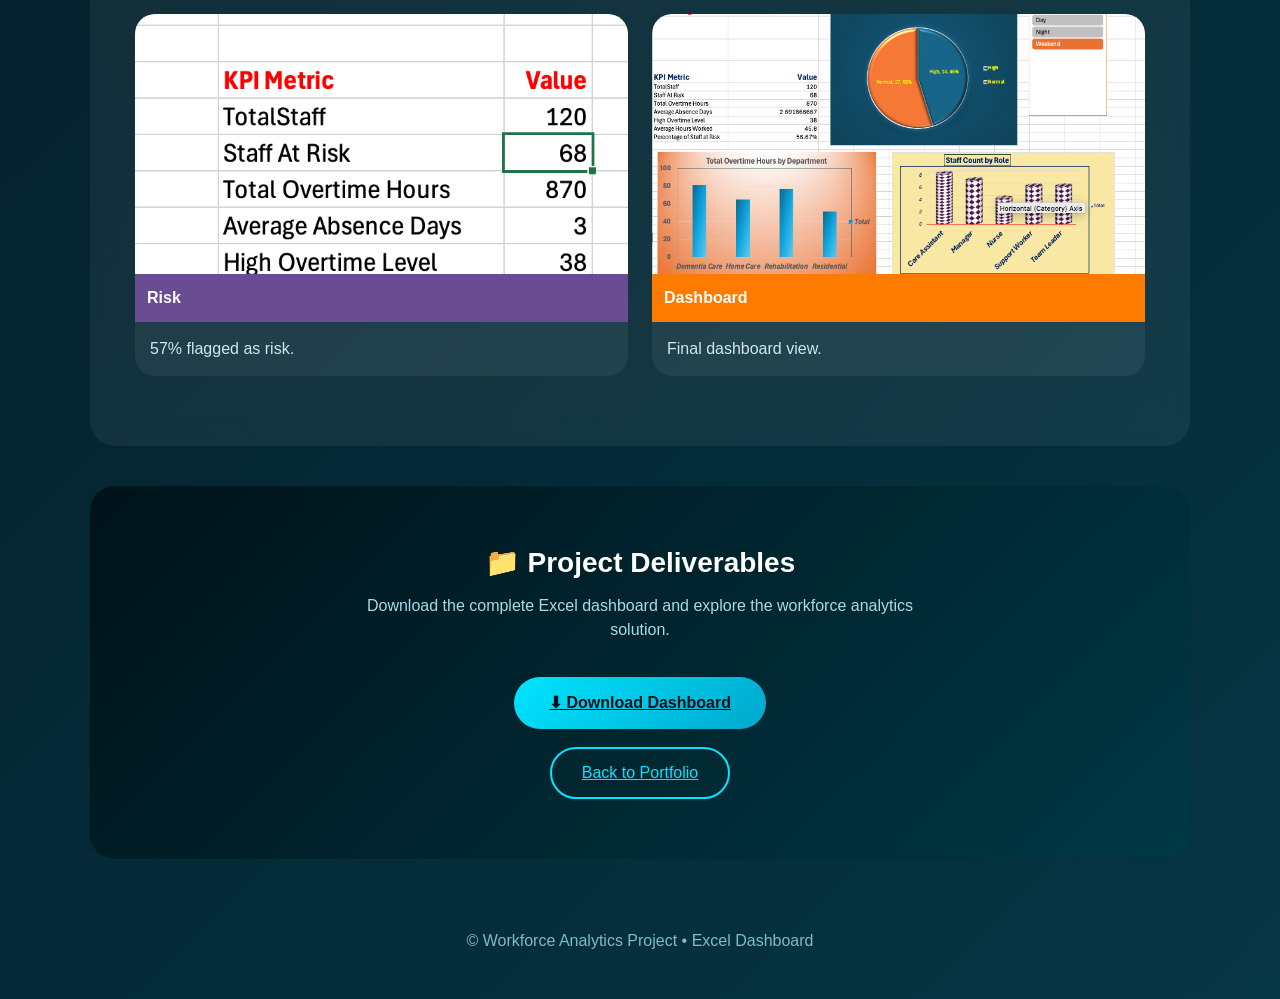
==== commit 727221f8: "Update care-workforce-project.html" ====
--- a/Projects/care-workforce-project.html
+++ b/Projects/care-workforce-project.html
@@ -263,7 +263,7 @@
                 <div class="image-card">
                     <img src="Screenshots/Project1/Overtime_by_Dept.png">
                     <div class="image-header green">Overtime</div>
-                    <div class="image-desc">Rehab shows highest overtime.</div>
+                    <div class="image-desc">Demential Care shows highest overtime.</div>
                 </div>
             </div>
 
@@ -297,7 +297,7 @@
 
         <div class="final-buttons">
 
-            <a href="dataset/Project1_CareWorkforce_Dashboard.xlsx" class="btn-download">
+            <a href="datasets and files/Project1_CareWorkforce_Dashboard.xlsx" class="btn-download">
                 ⬇ Download Dashboard
             </a>
 
